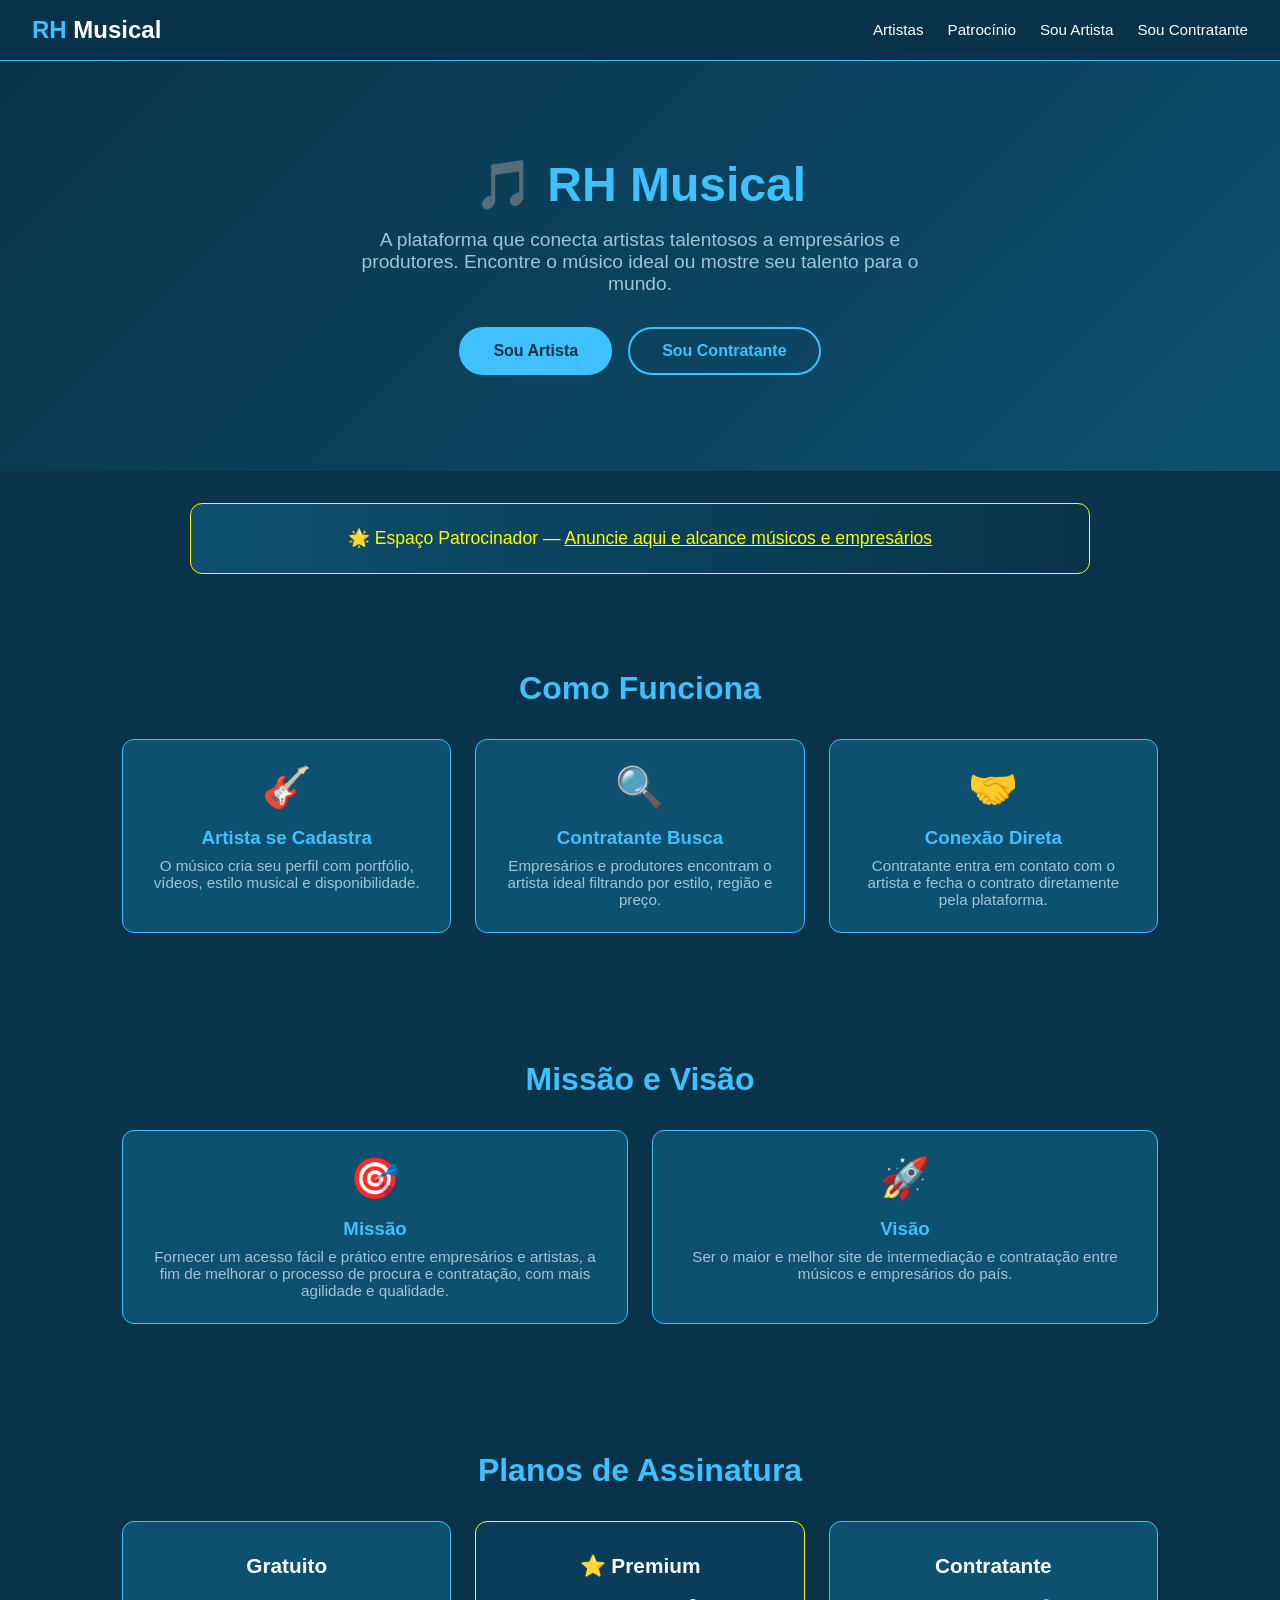
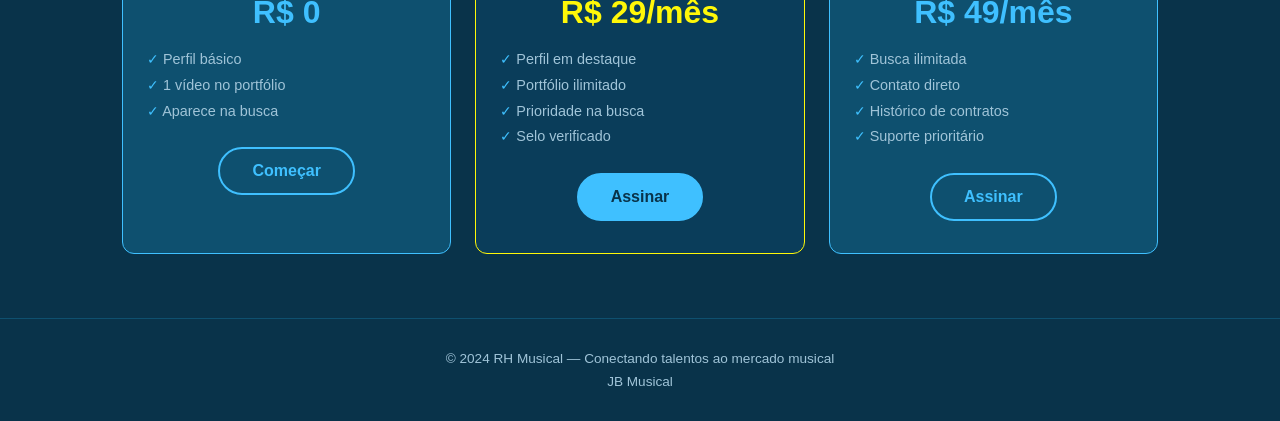
==== index.html @ e4f82a69 "Add files via upload" ====
<!DOCTYPE html>
<html lang="pt-BR">
<head>
  <meta charset="UTF-8">
  <meta name="viewport" content="width=device-width, initial-scale=1.0">
  <title>RH Musical — Conectando Artistas e Empresários</title>
  <link rel="stylesheet" href="style.css">
</head>
<body>

<nav>
  <a href="index.html" class="logo">RH <span>Musical</span></a>
  <ul>
    <li><a href="artistas.html">Artistas</a></li>
    <li><a href="patrocinio.html">Patrocínio</a></li>
    <li><a href="cadastro-artista.html">Sou Artista</a></li>
    <li><a href="cadastro-empresa.html">Sou Contratante</a></li>
  </ul>
</nav>

<div class="hero">
  <h1>🎵 RH Musical</h1>
  <p>A plataforma que conecta artistas talentosos a empresários e produtores. Encontre o músico ideal ou mostre seu talento para o mundo.</p>
  <div class="btn-group">
    <a href="cadastro-artista.html" class="btn btn-primary">Sou Artista</a>
    <a href="cadastro-empresa.html" class="btn btn-secondary">Sou Contratante</a>
  </div>
</div>

<div class="banner-patrocinador">
  <p>🌟 Espaço Patrocinador — <a href="patrocinio.html" style="color:#fff808;">Anuncie aqui e alcance músicos e empresários</a></p>
</div>

<section>
  <h2>Como Funciona</h2>
  <div class="cards">
    <div class="card">
      <div class="icon">🎸</div>
      <h3>Artista se Cadastra</h3>
      <p>O músico cria seu perfil com portfólio, vídeos, estilo musical e disponibilidade.</p>
    </div>
    <div class="card">
      <div class="icon">🔍</div>
      <h3>Contratante Busca</h3>
      <p>Empresários e produtores encontram o artista ideal filtrando por estilo, região e preço.</p>
    </div>
    <div class="card">
      <div class="icon">🤝</div>
      <h3>Conexão Direta</h3>
      <p>Contratante entra em contato com o artista e fecha o contrato diretamente pela plataforma.</p>
    </div>
  </div>
</section>

<section>
  <h2>Missão e Visão</h2>
  <div class="mv-grid">
    <div class="card">
      <div class="icon">🎯</div>
      <h3>Missão</h3>
      <p>Fornecer um acesso fácil e prático entre empresários e artistas, a fim de melhorar o processo de procura e contratação, com mais agilidade e qualidade.</p>
    </div>
    <div class="card">
      <div class="icon">🚀</div>
      <h3>Visão</h3>
      <p>Ser o maior e melhor site de intermediação e contratação entre músicos e empresários do país.</p>
    </div>
  </div>
</section>

<section>
  <h2>Planos de Assinatura</h2>
  <div class="planos">
    <div class="plano">
      <h3>Gratuito</h3>
      <div class="preco">R$ 0</div>
      <ul>
        <li>Perfil básico</li>
        <li>1 vídeo no portfólio</li>
        <li>Aparece na busca</li>
      </ul>
      <a href="cadastro-artista.html" class="btn btn-secondary">Começar</a>
    </div>
    <div class="plano destaque">
      <h3>⭐ Premium</h3>
      <div class="preco">R$ 29/mês</div>
      <ul>
        <li>Perfil em destaque</li>
        <li>Portfólio ilimitado</li>
        <li>Prioridade na busca</li>
        <li>Selo verificado</li>
      </ul>
      <a href="cadastro-artista.html" class="btn btn-primary">Assinar</a>
    </div>
    <div class="plano">
      <h3>Contratante</h3>
      <div class="preco">R$ 49/mês</div>
      <ul>
        <li>Busca ilimitada</li>
        <li>Contato direto</li>
        <li>Histórico de contratos</li>
        <li>Suporte prioritário</li>
      </ul>
      <a href="cadastro-empresa.html" class="btn btn-secondary">Assinar</a>
    </div>
  </div>
</section>

<footer>
  <p>© 2024 RH Musical — Conectando talentos ao mercado musical</p>
  <p style="margin-top:0.5rem;">JB Musical</p>
</footer>

</body>
</html>
---- style.css ----
* { margin: 0; padding: 0; box-sizing: border-box; }

:root {
  --bg: #09334a;
  --bg2: #0e506f;
  --accent: #3fc0ff;
  --accent2: #00cfff;
  --text: #ffffff;
  --muted: #a0c4d8;
}

body {
  font-family: 'Segoe UI', sans-serif;
  background-color: var(--bg);
  color: var(--text);
  min-height: 100vh;
}

/* NAV */
nav {
  display: flex;
  justify-content: space-between;
  align-items: center;
  padding: 1rem 2rem;
  background: rgba(9, 51, 74, 0.95);
  position: sticky;
  top: 0;
  z-index: 100;
  border-bottom: 1px solid var(--accent);
}

.logo {
  font-size: 1.5rem;
  font-weight: bold;
  color: var(--accent);
  text-decoration: none;
}

.logo span { color: var(--text); }

nav ul {
  list-style: none;
  display: flex;
  gap: 1.5rem;
}

nav ul a {
  color: var(--text);
  text-decoration: none;
  font-size: 0.95rem;
  transition: color 0.2s;
}

nav ul a:hover { color: var(--accent); }

/* HERO */
.hero {
  text-align: center;
  padding: 6rem 2rem;
  background: linear-gradient(135deg, var(--bg) 0%, var(--bg2) 100%);
}

.hero h1 {
  font-size: 3rem;
  margin-bottom: 1rem;
  color: var(--accent);
}

.hero p {
  font-size: 1.2rem;
  color: var(--muted);
  max-width: 600px;
  margin: 0 auto 2rem;
}

.btn-group {
  display: flex;
  gap: 1rem;
  justify-content: center;
  flex-wrap: wrap;
}

.btn {
  padding: 0.8rem 2rem;
  border-radius: 30px;
  font-size: 1rem;
  font-weight: bold;
  cursor: pointer;
  text-decoration: none;
  transition: all 0.2s;
  display: inline-block;
}

.btn-primary {
  background: var(--accent);
  color: var(--bg);
  border: 2px solid var(--accent);
}

.btn-primary:hover {
  background: transparent;
  color: var(--accent);
}

.btn-secondary {
  background: transparent;
  color: var(--accent);
  border: 2px solid var(--accent);
}

.btn-secondary:hover {
  background: var(--accent);
  color: var(--bg);
}

/* SECTIONS */
section {
  padding: 4rem 2rem;
  max-width: 1100px;
  margin: 0 auto;
}

section h2 {
  font-size: 2rem;
  color: var(--accent);
  margin-bottom: 2rem;
  text-align: center;
}

/* CARDS */
.cards {
  display: grid;
  grid-template-columns: repeat(auto-fit, minmax(250px, 1fr));
  gap: 1.5rem;
}

.card {
  background: var(--bg2);
  border: 1px solid var(--accent);
  border-radius: 12px;
  padding: 1.5rem;
  text-align: center;
  transition: transform 0.2s;
}

.card:hover { transform: translateY(-4px); }

.card .icon {
  font-size: 2.5rem;
  margin-bottom: 1rem;
}

.card h3 {
  color: var(--accent);
  margin-bottom: 0.5rem;
}

.card p { color: var(--muted); font-size: 0.95rem; }

/* PLANOS */
.planos {
  display: grid;
  grid-template-columns: repeat(auto-fit, minmax(220px, 1fr));
  gap: 1.5rem;
}

.plano {
  background: var(--bg2);
  border: 1px solid var(--accent);
  border-radius: 12px;
  padding: 2rem 1.5rem;
  text-align: center;
}

.plano.destaque {
  border-color: #fff808;
  background: #0a3d5a;
}

.plano h3 { font-size: 1.3rem; margin-bottom: 0.5rem; }

.plano .preco {
  font-size: 2rem;
  font-weight: bold;
  color: var(--accent);
  margin: 1rem 0;
}

.plano.destaque .preco { color: #fff808; }

.plano ul {
  list-style: none;
  margin-bottom: 1.5rem;
  text-align: left;
}

.plano ul li {
  color: var(--muted);
  padding: 0.3rem 0;
  font-size: 0.9rem;
}

.plano ul li::before { content: "✓ "; color: var(--accent); }

/* FORMULÁRIO */
.form-container {
  max-width: 600px;
  margin: 0 auto;
  background: var(--bg2);
  border: 1px solid var(--accent);
  border-radius: 12px;
  padding: 2rem;
}

.form-container h2 {
  margin-bottom: 1.5rem;
}

.form-group {
  margin-bottom: 1.2rem;
}

.form-group label {
  display: block;
  margin-bottom: 0.4rem;
  color: var(--muted);
  font-size: 0.9rem;
}

.form-group input,
.form-group select,
.form-group textarea {
  width: 100%;
  padding: 0.7rem 1rem;
  background: var(--bg);
  border: 1px solid var(--accent);
  border-radius: 8px;
  color: var(--text);
  font-size: 1rem;
  outline: none;
  transition: border-color 0.2s;
}

.form-group input:focus,
.form-group select:focus,
.form-group textarea:focus {
  border-color: #fff;
}

.form-group textarea { resize: vertical; min-height: 100px; }

.form-group select option { background: var(--bg2); }

/* ARTISTAS GRID */
.artistas-grid {
  display: grid;
  grid-template-columns: repeat(auto-fill, minmax(220px, 1fr));
  gap: 1.5rem;
}

.artista-card {
  background: var(--bg2);
  border: 1px solid var(--accent);
  border-radius: 12px;
  overflow: hidden;
  transition: transform 0.2s;
  cursor: pointer;
}

.artista-card:hover { transform: translateY(-4px); }

.artista-card .foto {
  width: 100%;
  height: 160px;
  background: var(--bg);
  display: flex;
  align-items: center;
  justify-content: center;
  font-size: 4rem;
}

.artista-card .info { padding: 1rem; }

.artista-card h3 { color: var(--accent); margin-bottom: 0.3rem; }

.artista-card p { color: var(--muted); font-size: 0.85rem; }

.tag {
  display: inline-block;
  background: var(--bg);
  border: 1px solid var(--accent);
  color: var(--accent);
  border-radius: 20px;
  padding: 0.2rem 0.7rem;
  font-size: 0.75rem;
  margin: 0.2rem 0.1rem;
}

/* FILTROS */
.filtros {
  display: flex;
  gap: 1rem;
  flex-wrap: wrap;
  margin-bottom: 2rem;
  justify-content: center;
}

.filtros input,
.filtros select {
  padding: 0.6rem 1rem;
  background: var(--bg2);
  border: 1px solid var(--accent);
  border-radius: 8px;
  color: var(--text);
  font-size: 0.9rem;
  outline: none;
}

.filtros select option { background: var(--bg2); }

/* BANNER PATROCINADOR */
.banner-patrocinador {
  background: linear-gradient(90deg, var(--bg2), var(--bg));
  border: 1px solid #fff808;
  border-radius: 12px;
  padding: 1.5rem 2rem;
  text-align: center;
  margin: 2rem auto;
  max-width: 900px;
}

.banner-patrocinador p { color: #fff808; font-size: 1.1rem; }

/* FOOTER */
footer {
  text-align: center;
  padding: 2rem;
  border-top: 1px solid var(--bg2);
  color: var(--muted);
  font-size: 0.85rem;
}

/* MISSAO VISAO */
.mv-grid {
  display: grid;
  grid-template-columns: 1fr 1fr;
  gap: 1.5rem;
}

@media (max-width: 600px) {
  .hero h1 { font-size: 2rem; }
  .mv-grid { grid-template-columns: 1fr; }
  nav ul { gap: 0.8rem; }
}
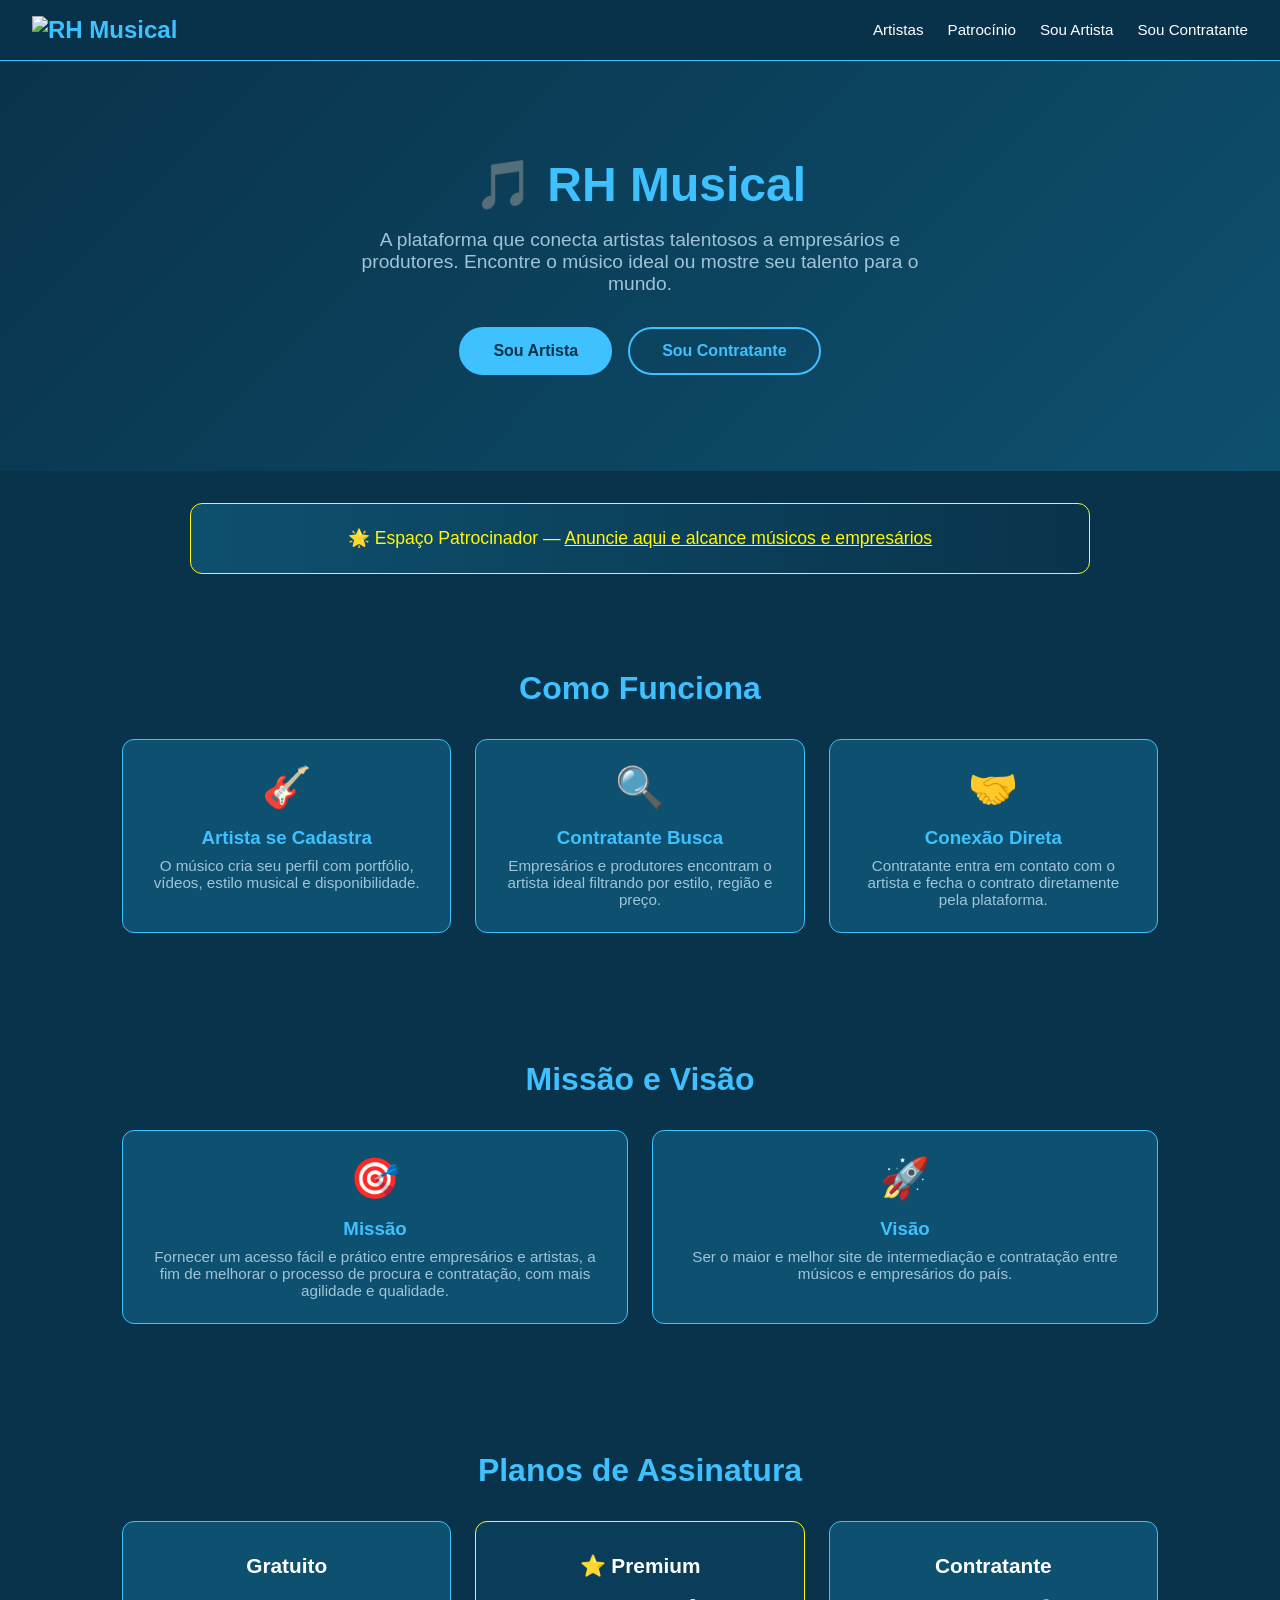
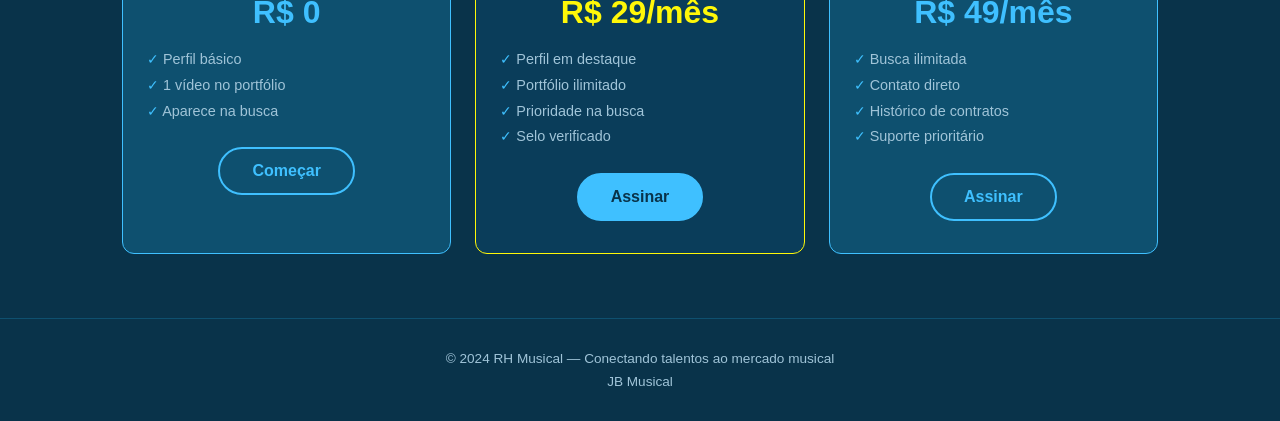
==== commit 8cc0066e: "Add files via upload" ====
--- a/index.html
+++ b/index.html
@@ -9,7 +9,7 @@
 <body>
 
 <nav>
-  <a href="index.html" class="logo">RH <span>Musical</span></a>
+  <a href="index.html" class="logo"><img src="Logo Rh Musical.png" alt="RH Musical" style="height:45px;"></a>
   <ul>
     <li><a href="artistas.html">Artistas</a></li>
     <li><a href="patrocinio.html">Patrocínio</a></li>
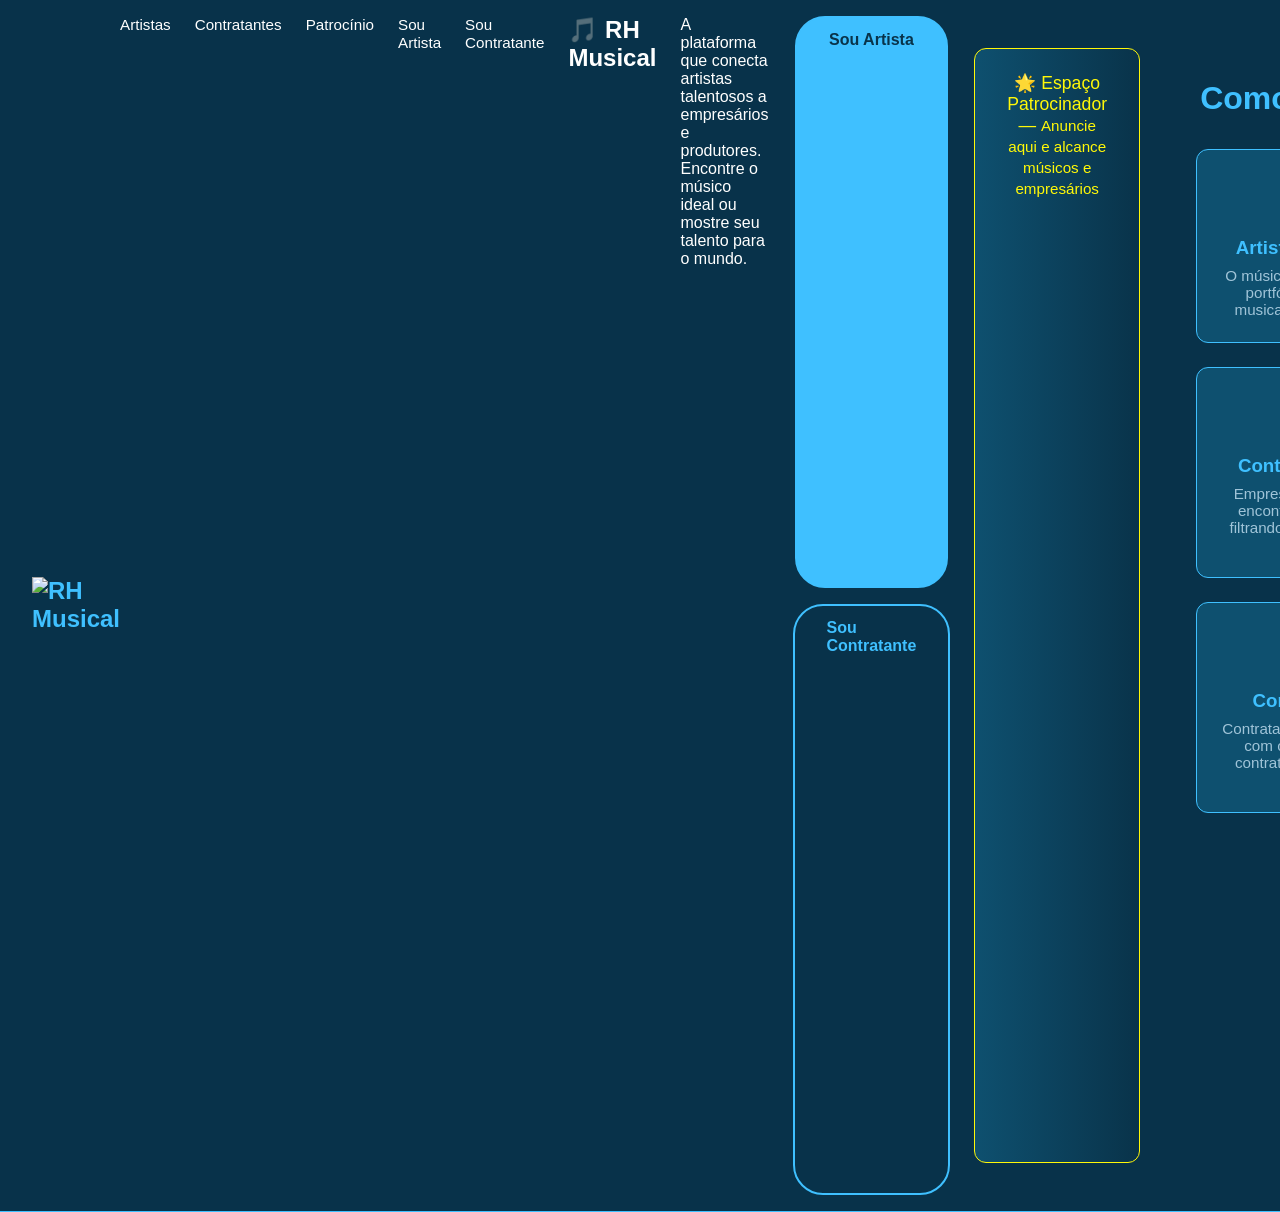
==== commit baecd0ef: "Add files via upload" ====
--- a/index.html
+++ b/index.html
@@ -12,13 +12,10 @@
   <a href="index.html" class="logo"><img src="Logo Rh Musical.png" alt="RH Musical" style="height:45px;"></a>
   <ul>
     <li><a href="artistas.html">Artistas</a></li>
+    <li><a href="contratantes.html">Contratantes</a></li>
     <li><a href="patrocinio.html">Patrocínio</a></li>
     <li><a href="cadastro-artista.html">Sou Artista</a></li>
     <li><a href="cadastro-empresa.html">Sou Contratante</a></li>
-  </ul>
-</nav>
-
-<div class="hero">
   <h1>🎵 RH Musical</h1>
   <p>A plataforma que conecta artistas talentosos a empresários e produtores. Encontre o músico ideal ou mostre seu talento para o mundo.</p>
   <div class="btn-group">
@@ -30,6 +27,11 @@
 <div class="banner-patrocinador">
   <p>🌟 Espaço Patrocinador — <a href="patrocinio.html" style="color:#fff808;">Anuncie aqui e alcance músicos e empresários</a></p>
 </div>
+
+<section id="secaoPatrocinadores" style="display:none;">
+  <h2>🌟 Nossos Patrocinadores</h2>
+  <div id="gridPatrocinadores" style="display:flex; flex-wrap:wrap; gap:1rem; justify-content:center;"></div>
+</section>
 
 <section>
   <h2>Como Funciona</h2>
@@ -111,5 +113,24 @@
   <p style="margin-top:0.5rem;">JB Musical</p>
 </footer>
 
+<script type="module">
+  import { db } from './firebase.js';
+  import { collection, getDocs, query, where } from 'https://www.gstatic.com/firebasejs/10.12.0/firebase-firestore.js';
+
+  const snap = await getDocs(query(collection(db, 'patrocinadores'), where('status', '==', 'pago')));
+  const pagos = snap.docs.map(d => d.data());
+
+  if (pagos.length > 0) {
+    document.getElementById('secaoPatrocinadores').style.display = 'block';
+    document.getElementById('gridPatrocinadores').innerHTML = pagos.map(p => `
+      <div style="background:var(--bg2);border:1px solid #fff808;border-radius:12px;padding:1.2rem 2rem;text-align:center;min-width:180px;">
+        <div style="font-size:1.5rem;margin-bottom:0.3rem;">🌟</div>
+        <div style="color:#fff808;font-weight:bold;font-size:1rem;">${p.empresa}</div>
+        <div style="color:var(--muted);font-size:0.8rem;margin-top:0.2rem;">${p.cidade || ''}</div>
+      </div>
+    `).join('');
+  }
+</script>
+
 </body>
 </html>
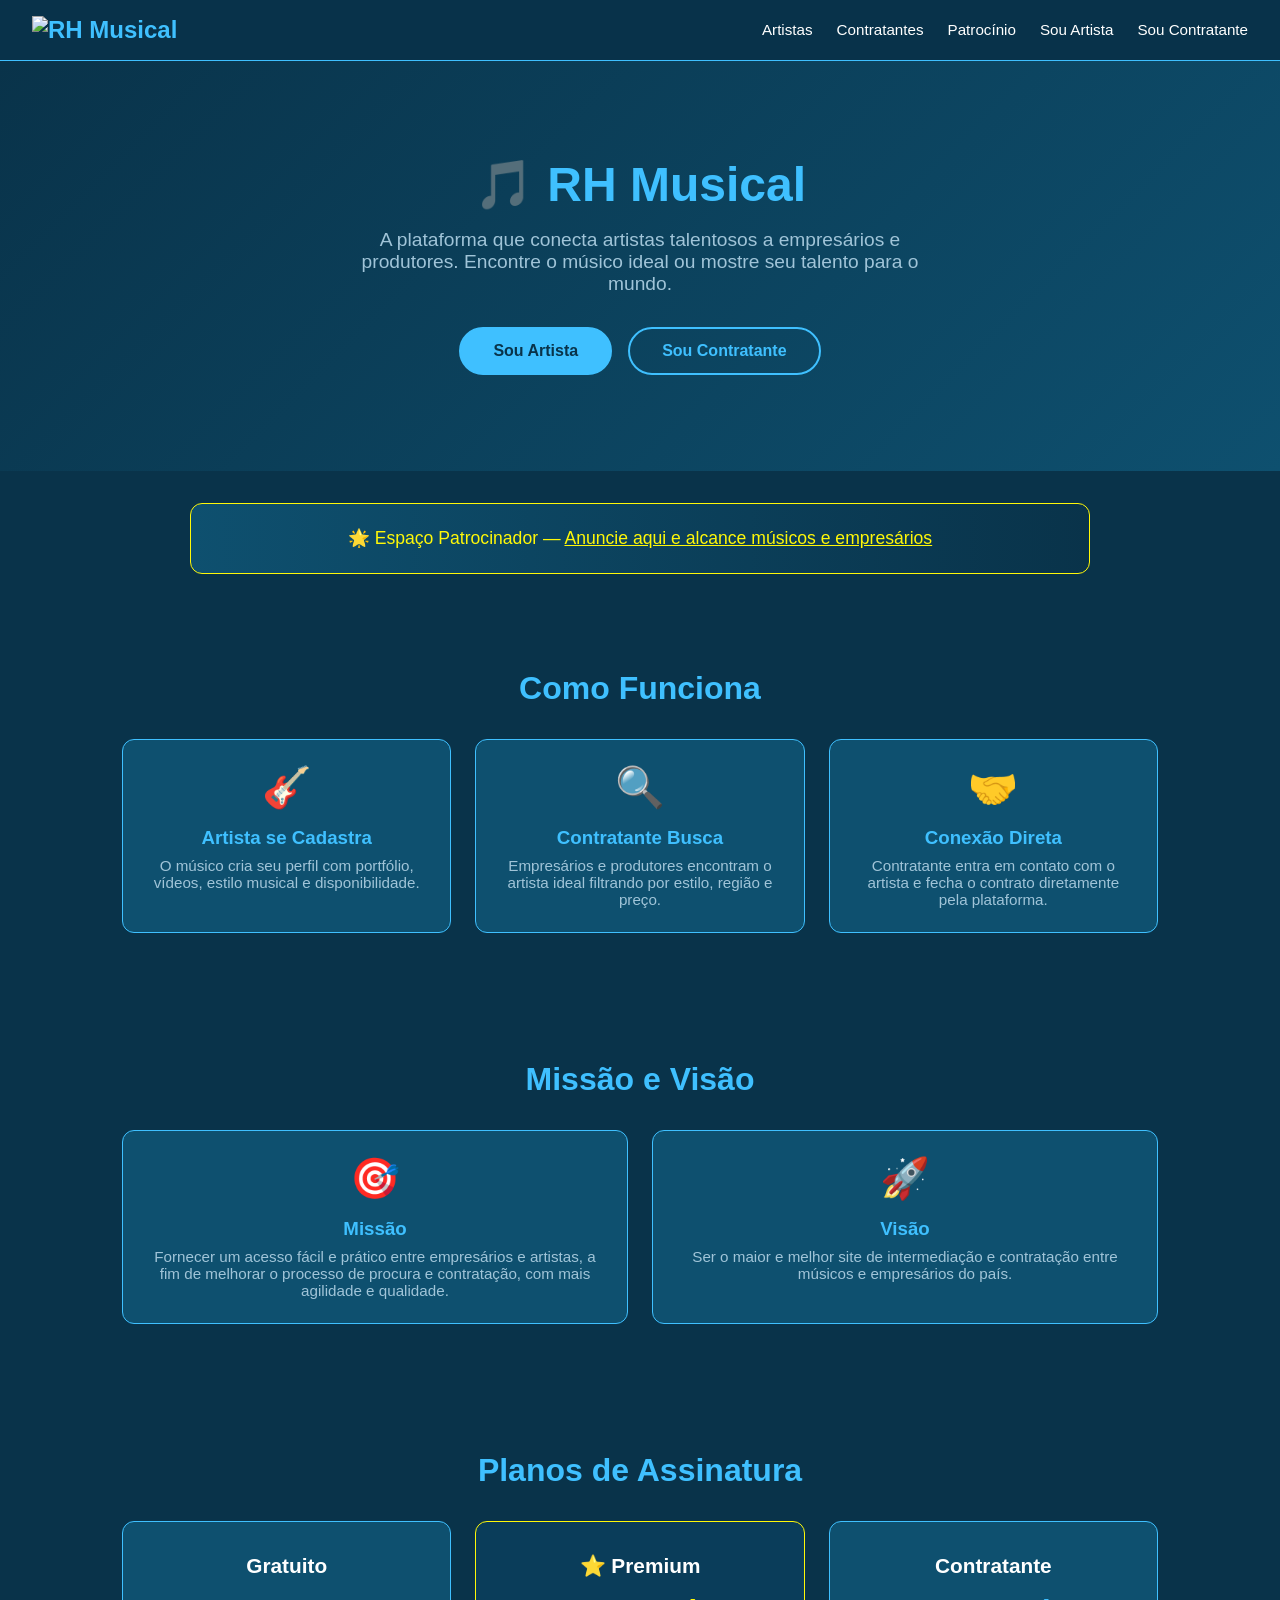
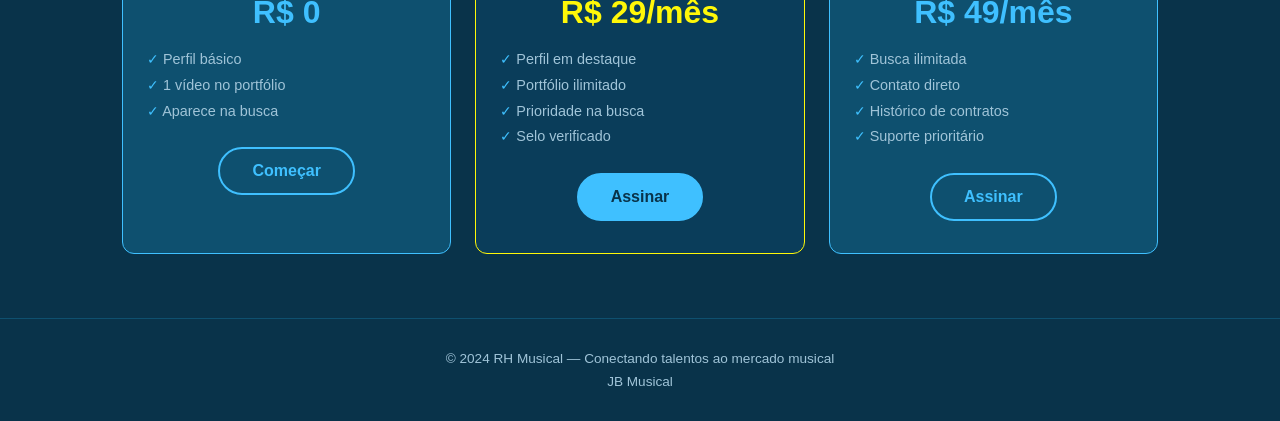
==== commit b4b52795: "Add files via upload" ====
--- a/index.html
+++ b/index.html
@@ -16,6 +16,10 @@
     <li><a href="patrocinio.html">Patrocínio</a></li>
     <li><a href="cadastro-artista.html">Sou Artista</a></li>
     <li><a href="cadastro-empresa.html">Sou Contratante</a></li>
+  </ul>
+</nav>
+
+<div class="hero">
   <h1>🎵 RH Musical</h1>
   <p>A plataforma que conecta artistas talentosos a empresários e produtores. Encontre o músico ideal ou mostre seu talento para o mundo.</p>
   <div class="btn-group">
